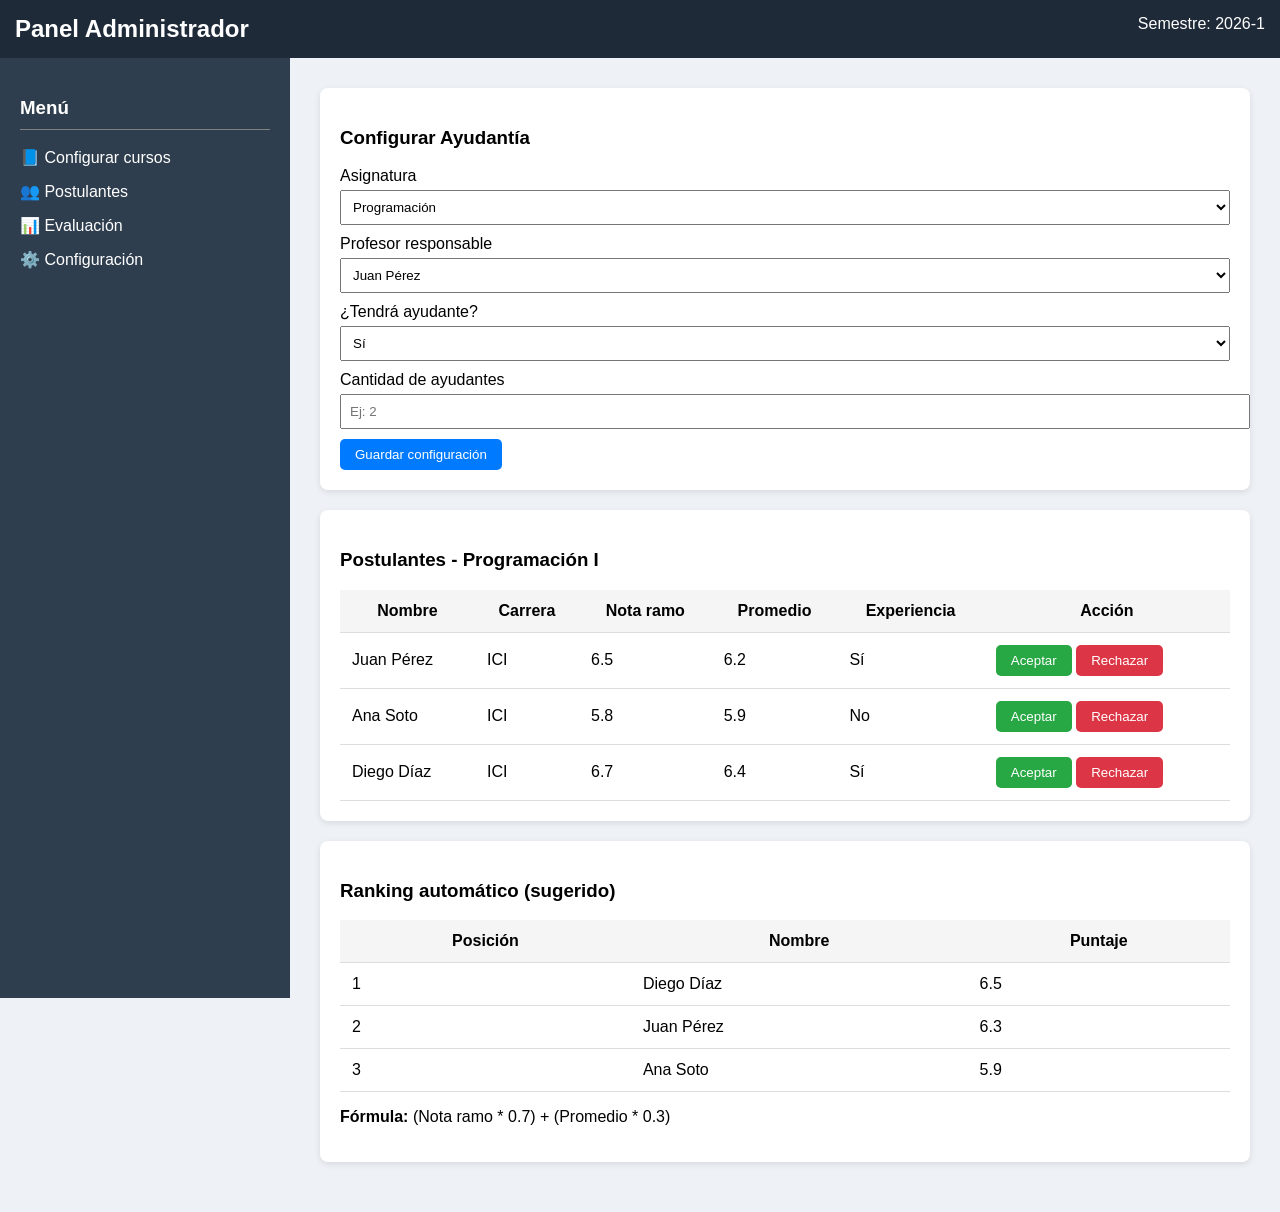
==== admin.html @ 3b9b359d "Create admin.html" ====
<!DOCTYPE html>
<html lang="es">
<head>
<meta charset="UTF-8">
<title>Panel Administrador - Ayudantías</title>

<style>

body{
    font-family: Arial;
    margin:0;
    background:#eef2f7;
}

/* NAVBAR */
.navbar{
    background:#1e2a38;
    color:white;
    padding:15px;
    display:flex;
    justify-content:space-between;
}

.navbar h2{
    margin:0;
}

/* LAYOUT */
.container{
    display:flex;
}

/* SIDEBAR */
.sidebar{
    width:250px;
    background:#2f3e4e;
    color:white;
    height:100vh;
    padding:20px;
}

.sidebar h3{
    border-bottom:1px solid gray;
    padding-bottom:10px;
}

.sidebar ul{
    list-style:none;
    padding:0;
}

.sidebar li{
    margin:15px 0;
    cursor:pointer;
}

/* MAIN */
.main{
    flex:1;
    padding:30px;
}

/* CARDS */
.card{
    background:white;
    padding:20px;
    border-radius:8px;
    margin-bottom:20px;
    box-shadow:0px 2px 6px rgba(0,0,0,0.1);
}

/* TABLE */
table{
    width:100%;
    border-collapse:collapse;
}

th, td{
    padding:12px;
    border-bottom:1px solid #ddd;
}

th{
    background:#f5f5f5;
}

/* BUTTONS */
.btn{
    padding:8px 15px;
    border:none;
    border-radius:5px;
    cursor:pointer;
}

.btn-green{
    background:#28a745;
    color:white;
}

.btn-red{
    background:#dc3545;
    color:white;
}

.btn-blue{
    background:#007bff;
    color:white;
}

/* FORM */
input, select{
    padding:8px;
    margin-top:5px;
    margin-bottom:10px;
    width:100%;
}

</style>

</head>

<body>

<!-- NAVBAR -->
<div class="navbar">
    <h2>Panel Administrador</h2>
    <div>Semestre: 2026-1</div>
</div>

<div class="container">

<!-- SIDEBAR -->
<div class="sidebar">
    <h3>Menú</h3>
    <ul>
        <li>📘 Configurar cursos</li>
        <li>👥 Postulantes</li>
        <li>📊 Evaluación</li>
        <li>⚙️ Configuración</li>
    </ul>
</div>

<!-- MAIN -->
<div class="main">

<!-- CONFIGURACIÓN CURSO -->
<div class="card">
<h3>Configurar Ayudantía</h3>

<label>Asignatura</label>
<select>
    <option>Programación </option>
    <option>Bases de Datos</option>
</select>

<label>Profesor responsable</label>
<select>
    <option>Juan Pérez</option>
    <option>María Soto</option>
</select>

<label>¿Tendrá ayudante?</label>
<select>
    <option>Sí</option>
    <option>No</option>
</select>

<label>Cantidad de ayudantes</label>
<input type="number" placeholder="Ej: 2">

<button class="btn btn-blue">Guardar configuración</button>
</div>

<!-- LISTA DE POSTULANTES -->
<div class="card">
<h3>Postulantes - Programación I</h3>

<table>
<tr>
<th>Nombre</th>
<th>Carrera</th>
<th>Nota ramo</th>
<th>Promedio</th>
<th>Experiencia</th>
<th>Acción</th>
</tr>

<tr>
<td>Juan Pérez</td>
<td>ICI</td>
<td>6.5</td>
<td>6.2</td>
<td>Sí</td>
<td>
<button class="btn btn-green">Aceptar</button>
<button class="btn btn-red">Rechazar</button>
</td>
</tr>

<tr>
<td>Ana Soto</td>
<td>ICI</td>
<td>5.8</td>
<td>5.9</td>
<td>No</td>
<td>
<button class="btn btn-green">Aceptar</button>
<button class="btn btn-red">Rechazar</button>
</td>
</tr>

<tr>
<td>Diego Díaz</td>
<td>ICI</td>
<td>6.7</td>
<td>6.4</td>
<td>Sí</td>
<td>
<button class="btn btn-green">Aceptar</button>
<button class="btn btn-red">Rechazar</button>
</td>
</tr>

</table>
</div>

<!-- EVALUACIÓN / RANKING -->
<div class="card">
<h3>Ranking automático (sugerido)</h3>

<table>
<tr>
<th>Posición</th>
<th>Nombre</th>
<th>Puntaje</th>
</tr>

<tr>
<td>1</td>
<td>Diego Díaz</td>
<td>6.5</td>
</tr>

<tr>
<td>2</td>
<td>Juan Pérez</td>
<td>6.3</td>
</tr>

<tr>
<td>3</td>
<td>Ana Soto</td>
<td>5.9</td>
</tr>

</table>

<p><b>Fórmula:</b> (Nota ramo * 0.7) + (Promedio * 0.3)</p>

</div>

</div>

</div>

</body>
</html>
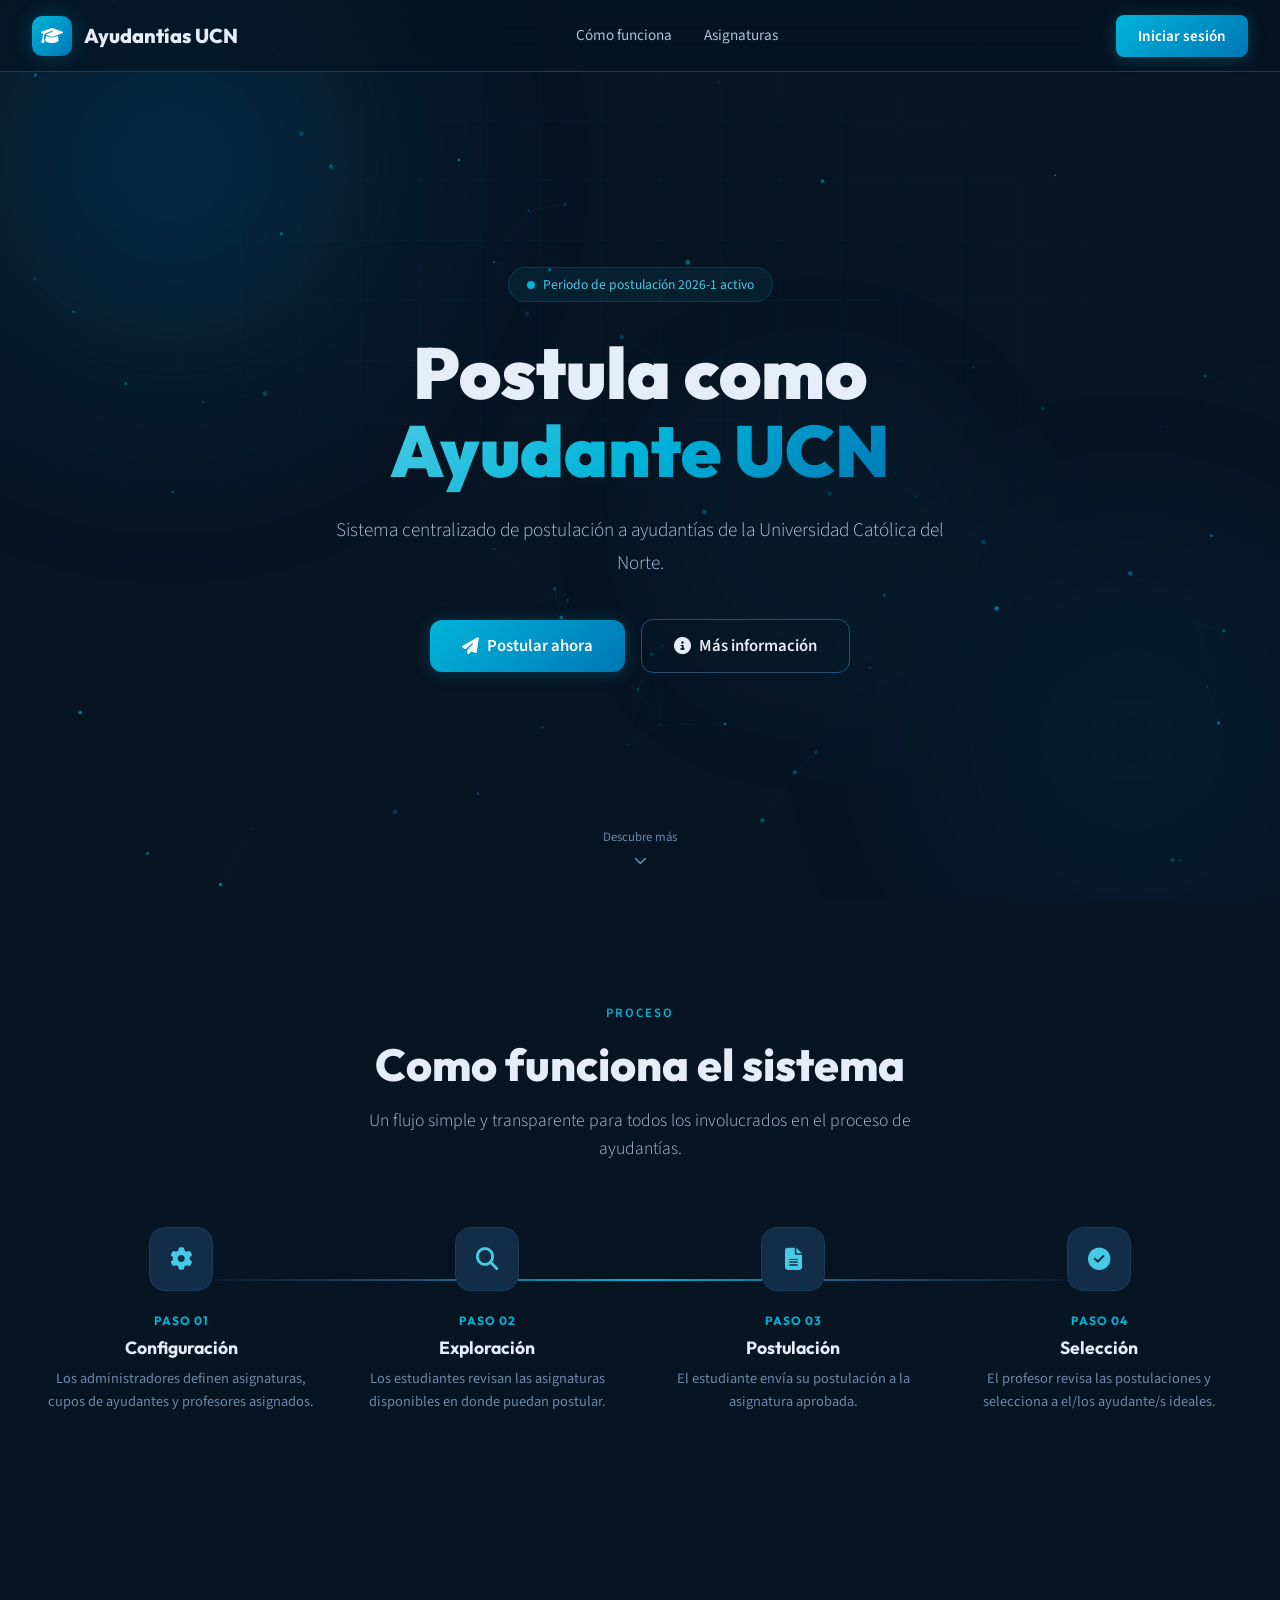
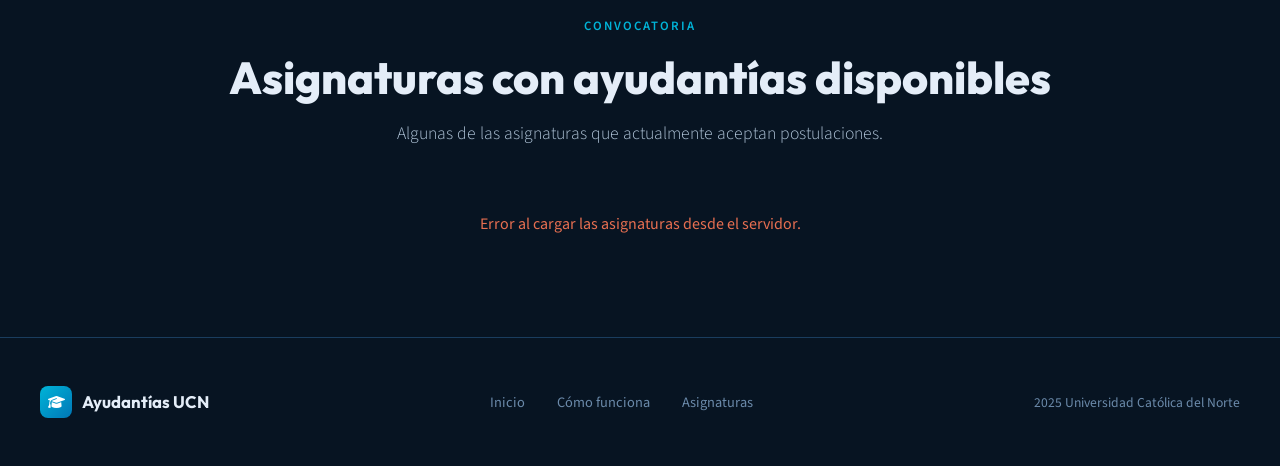
==== commit 201cead8: "se agrega login bien" ====
--- a/admin.html
+++ b/admin.html
@@ -1,267 +1,88 @@
 <!DOCTYPE html>
 <html lang="es">
 <head>
-<meta charset="UTF-8">
-<title>Panel Administrador - Ayudantías</title>
-
-<style>
-
-body{
-    font-family: Arial;
-    margin:0;
-    background:#eef2f7;
-}
-
-/* NAVBAR */
-.navbar{
-    background:#1e2a38;
-    color:white;
-    padding:15px;
-    display:flex;
-    justify-content:space-between;
-}
-
-.navbar h2{
-    margin:0;
-}
-
-/* LAYOUT */
-.container{
-    display:flex;
-}
-
-/* SIDEBAR */
-.sidebar{
-    width:250px;
-    background:#2f3e4e;
-    color:white;
-    height:100vh;
-    padding:20px;
-}
-
-.sidebar h3{
-    border-bottom:1px solid gray;
-    padding-bottom:10px;
-}
-
-.sidebar ul{
-    list-style:none;
-    padding:0;
-}
-
-.sidebar li{
-    margin:15px 0;
-    cursor:pointer;
-}
-
-/* MAIN */
-.main{
-    flex:1;
-    padding:30px;
-}
-
-/* CARDS */
-.card{
-    background:white;
-    padding:20px;
-    border-radius:8px;
-    margin-bottom:20px;
-    box-shadow:0px 2px 6px rgba(0,0,0,0.1);
-}
-
-/* TABLE */
-table{
-    width:100%;
-    border-collapse:collapse;
-}
-
-th, td{
-    padding:12px;
-    border-bottom:1px solid #ddd;
-}
-
-th{
-    background:#f5f5f5;
-}
-
-/* BUTTONS */
-.btn{
-    padding:8px 15px;
-    border:none;
-    border-radius:5px;
-    cursor:pointer;
-}
-
-.btn-green{
-    background:#28a745;
-    color:white;
-}
-
-.btn-red{
-    background:#dc3545;
-    color:white;
-}
-
-.btn-blue{
-    background:#007bff;
-    color:white;
-}
-
-/* FORM */
-input, select{
-    padding:8px;
-    margin-top:5px;
-    margin-bottom:10px;
-    width:100%;
-}
-
-</style>
-
+  <meta charset="UTF-8">
+  <meta name="viewport" content="width=device-width, initial-scale=1.0">
+  <title>Ayudantías UCN | Panel Administrador</title>
+  <link rel="stylesheet" href="css/styles.css">
+  <link href="https://fonts.googleapis.com/css2?family=Outfit:wght@200;400;600;800;900&family=Source+Sans+3:wght@300;400;600;700&display=swap" rel="stylesheet">
+  <link rel="stylesheet" href="https://cdnjs.cloudflare.com/ajax/libs/font-awesome/6.5.1/css/all.min.css">
 </head>
-
 <body>
 
-<!-- NAVBAR -->
-<div class="navbar">
-    <h2>Panel Administrador</h2>
-    <div>Semestre: 2026-1</div>
-</div>
+  <div id="app-admin" class="app-page" style="display:block;">
+    <header class="app-header">
+      <div class="app-header-left">
+        <div class="brand-icon-sm" style="background: linear-gradient(135deg, var(--warning), #d48a42);"><i class="fas fa-cogs"></i></div>
+        <span>Sistema de Ayudantías</span>
+        <span style="font-size:0.75rem; color:var(--warning); font-weight:700; margin-left:8px; opacity:0.8;">| Panel Administrador</span>
+      </div>
+      <div class="app-header-right">
+        <div class="app-user-pill">
+          <div class="app-avatar-sm" style="background: linear-gradient(135deg, var(--warning), #d48a42);" id="adminHeaderAvatar">AD</div>
+          <span id="adminHeaderName">Administrador</span>
+        </div>
+        <button class="btn btn-ghost" style="padding: 8px 16px;" onclick="Sesion.limpiar(); window.location.href='index.html';">
+          <i class="fas fa-sign-out-alt"></i> Salir
+        </button>
+      </div>
+    </header>
 
-<div class="container">
+    <div class="app-content" style="padding-top: 2rem;">
+      <div style="max-width: 960px; margin: 0 auto; padding: 0 1.5rem 4rem;">
 
-<!-- SIDEBAR -->
-<div class="sidebar">
-    <h3>Menú</h3>
-    <ul>
-        <li>📘 Configurar cursos</li>
-        <li>👥 Postulantes</li>
-        <li>📊 Evaluación</li>
-        <li>⚙️ Configuración</li>
-    </ul>
-</div>
+        <div style="margin-bottom: 2.5rem;">
+          <h2 style="font-size: 1.8rem;">Apertura de Ayudantías</h2>
+          <p style="color: var(--muted);">Configura qué asignaturas aceptarán postulaciones este semestre.</p>
+        </div>
 
-<!-- MAIN -->
-<div class="main">
+        <div class="panel-card" style="margin-bottom: 3rem;">
+          <h3 style="margin-bottom: 1.5rem; font-size: 1.2rem; border-bottom: 1px solid var(--border); padding-bottom: 10px;">Nueva Apertura</h3>
+          <form id="formApertura" style="display: grid; grid-template-columns: 1fr 1fr; gap: 20px;">
+            
+            <div class="form-group" style="grid-column: span 2;">
+              <label>Asignatura (Catálogo)</label>
+              <select id="selectRamo" class="form-input" required>
+                <option value="">Cargando asignaturas...</option>
+              </select>
+            </div>
 
-<!-- CONFIGURACIÓN CURSO -->
-<div class="card">
-<h3>Configurar Ayudantía</h3>
+            <div class="form-group">
+              <label>NRC Específico</label>
+              <input type="text" id="inputNrc" class="form-input" placeholder="Ej: 10404" required>
+            </div>
 
-<label>Asignatura</label>
-<select>
-    <option>Programación </option>
-    <option>Bases de Datos</option>
-</select>
+            <div class="form-group">
+              <label>Cantidad de Cupos</label>
+              <input type="number" id="inputCupos" class="form-input" min="1" value="1" required>
+            </div>
 
-<label>Profesor responsable</label>
-<select>
-    <option>Juan Pérez</option>
-    <option>María Soto</option>
-</select>
+            <div class="form-group" style="grid-column: span 2;">
+              <label>Profesor a Cargo</label>
+              <select id="selectProfesor" class="form-input" required>
+                <option value="">Cargando profesores...</option>
+              </select>
+            </div>
 
-<label>¿Tendrá ayudante?</label>
-<select>
-    <option>Sí</option>
-    <option>No</option>
-</select>
+            <div style="grid-column: span 2; text-align: right; margin-top: 10px;">
+              <button type="submit" class="btn btn-primary" style="background: linear-gradient(135deg, var(--warning), #d48a42); box-shadow: 0 4px 16px rgba(244,162,97,0.3);">
+                <i class="fas fa-plus"></i> Abrir Ayudantía
+              </button>
+            </div>
+          </form>
+        </div>
 
-<label>Cantidad de ayudantes</label>
-<input type="number" placeholder="Ej: 2">
+        <h3 style="margin-bottom: 1rem; font-size: 1.2rem;">Ayudantías Configuradas</h3>
+        <div id="adminAyudantiasGrid" style="display: grid; grid-template-columns: 1fr 1fr; gap: 20px;">
+          <p style="color:var(--muted);">Cargando panel...</p>
+        </div>
 
-<button class="btn btn-blue">Guardar configuración</button>
-</div>
+      </div>
+    </div>
+  </div>
 
-<!-- LISTA DE POSTULANTES -->
-<div class="card">
-<h3>Postulantes - Programación I</h3>
-
-<table>
-<tr>
-<th>Nombre</th>
-<th>Carrera</th>
-<th>Nota ramo</th>
-<th>Promedio</th>
-<th>Experiencia</th>
-<th>Acción</th>
-</tr>
-
-<tr>
-<td>Juan Pérez</td>
-<td>ICI</td>
-<td>6.5</td>
-<td>6.2</td>
-<td>Sí</td>
-<td>
-<button class="btn btn-green">Aceptar</button>
-<button class="btn btn-red">Rechazar</button>
-</td>
-</tr>
-
-<tr>
-<td>Ana Soto</td>
-<td>ICI</td>
-<td>5.8</td>
-<td>5.9</td>
-<td>No</td>
-<td>
-<button class="btn btn-green">Aceptar</button>
-<button class="btn btn-red">Rechazar</button>
-</td>
-</tr>
-
-<tr>
-<td>Diego Díaz</td>
-<td>ICI</td>
-<td>6.7</td>
-<td>6.4</td>
-<td>Sí</td>
-<td>
-<button class="btn btn-green">Aceptar</button>
-<button class="btn btn-red">Rechazar</button>
-</td>
-</tr>
-
-</table>
-</div>
-
-<!-- EVALUACIÓN / RANKING -->
-<div class="card">
-<h3>Ranking automático (sugerido)</h3>
-
-<table>
-<tr>
-<th>Posición</th>
-<th>Nombre</th>
-<th>Puntaje</th>
-</tr>
-
-<tr>
-<td>1</td>
-<td>Diego Díaz</td>
-<td>6.5</td>
-</tr>
-
-<tr>
-<td>2</td>
-<td>Juan Pérez</td>
-<td>6.3</td>
-</tr>
-
-<tr>
-<td>3</td>
-<td>Ana Soto</td>
-<td>5.9</td>
-</tr>
-
-</table>
-
-<p><b>Fórmula:</b> (Nota ramo * 0.7) + (Promedio * 0.3)</p>
-
-</div>
-
-</div>
-
-</div>
-
+  <div class="toast-container" id="toastContainer"></div>
+  <script src="js/common.js" defer></script>
+  <script src="js/admin.js" defer></script>
 </body>
 </html>
--- a/css/styles.css
+++ b/css/styles.css
@@ -0,0 +1,1283 @@
+/* ========================================
+       VARIABLES Y RESET
+    ======================================== */
+    :root {
+      --bg: #071422;
+      --bg-secondary: #0b1f33;
+      --bg-tertiary: #0f2942;
+      --card: #112d48;
+      --card-hover: #15365a;
+      --border: #1a3d5e;
+      --border-light: #245078;
+      --fg: #e4edf8;
+      --fg-secondary: #b0c4d8;
+      --muted: #6b8aaa;
+      --accent: #00b4d8;
+      --accent-light: #48cae4;
+      --accent-glow: rgba(0, 180, 216, 0.25);
+      --accent-deep: #0077b6;
+      --accent-subtle: rgba(0, 180, 216, 0.08);
+      --success: #2ec4b6;
+      --warning: #f4a261;
+      --danger: #e76f51;
+      --radius: 12px;
+      --radius-lg: 20px;
+      --radius-sm: 8px;
+      --shadow: 0 4px 24px rgba(0,0,0,0.3);
+      --shadow-lg: 0 8px 48px rgba(0,0,0,0.4);
+      --transition: 0.3s cubic-bezier(0.4, 0, 0.2, 1);
+    }
+
+    *, *::before, *::after {
+      margin: 0; padding: 0; box-sizing: border-box;
+    }
+
+    html {
+      scroll-behavior: smooth;
+      font-size: 16px;
+    }
+
+    body {
+      font-family: 'Source Sans 3', sans-serif;
+      background: var(--bg);
+      color: var(--fg);
+      line-height: 1.6;
+      overflow-x: hidden;
+    }
+
+    h1, h2, h3, h4, h5 {
+      font-family: 'Outfit', sans-serif;
+      line-height: 1.15;
+    }
+
+    a {
+      color: var(--accent-light);
+      text-decoration: none;
+      transition: var(--transition);
+    }
+
+    a:hover { color: var(--accent); }
+
+    /* ========================================
+       FONDO ANIMADO (partículas y gradientes)
+    ======================================== */
+    .bg-atmosphere {
+      position: fixed;
+      inset: 0;
+      z-index: 0;
+      pointer-events: none;
+      overflow: hidden;
+    }
+
+    .bg-atmosphere .orb {
+      position: absolute;
+      border-radius: 50%;
+      filter: blur(100px);
+      opacity: 0.35;
+      animation: orbFloat 20s ease-in-out infinite;
+    }
+
+    .bg-atmosphere .orb-1 {
+      width: 600px; height: 600px;
+      background: radial-gradient(circle, var(--accent-deep), transparent 70%);
+      top: -15%; left: -10%;
+      animation-delay: 0s;
+    }
+
+    .bg-atmosphere .orb-2 {
+      width: 500px; height: 500px;
+      background: radial-gradient(circle, rgba(0,119,182,0.5), transparent 70%);
+      bottom: -10%; right: -8%;
+      animation-delay: -7s;
+      animation-duration: 25s;
+    }
+
+    .bg-atmosphere .orb-3 {
+      width: 350px; height: 350px;
+      background: radial-gradient(circle, rgba(72,202,228,0.3), transparent 70%);
+      top: 40%; left: 50%;
+      animation-delay: -14s;
+      animation-duration: 22s;
+    }
+
+    @keyframes orbFloat {
+      0%, 100% { transform: translate(0, 0) scale(1); }
+      25% { transform: translate(40px, -30px) scale(1.05); }
+      50% { transform: translate(-20px, 40px) scale(0.95); }
+      75% { transform: translate(30px, 20px) scale(1.02); }
+    }
+
+    /* Grid sutil de fondo */
+    .bg-grid {
+      position: fixed;
+      inset: 0;
+      z-index: 0;
+      pointer-events: none;
+      background-image:
+        linear-gradient(rgba(0,180,216,0.03) 1px, transparent 1px),
+        linear-gradient(90deg, rgba(0,180,216,0.03) 1px, transparent 1px);
+      background-size: 60px 60px;
+      mask-image: radial-gradient(ellipse 80% 60% at 50% 30%, black 20%, transparent 70%);
+    }
+
+    /* Canvas de partículas */
+    #particleCanvas {
+      position: fixed;
+      inset: 0;
+      z-index: 0;
+      pointer-events: none;
+    }
+
+    /* ========================================
+       CONTENIDO PRINCIPAL
+    ======================================== */
+    .content-wrapper {
+      position: relative;
+      z-index: 1;
+    }
+
+    /* ========================================
+       NAVBAR
+    ======================================== */
+    .navbar {
+      position: fixed;
+      top: 0; left: 0; right: 0;
+      z-index: 100;
+      padding: 0 2rem;
+      height: 72px;
+      display: flex;
+      align-items: center;
+      justify-content: space-between;
+      background: rgba(7, 20, 34, 0.7);
+      backdrop-filter: blur(20px);
+      border-bottom: 1px solid var(--border);
+      transition: var(--transition);
+    }
+
+    .navbar.scrolled {
+      background: rgba(7, 20, 34, 0.92);
+      box-shadow: 0 2px 20px rgba(0,0,0,0.3);
+    }
+
+    .nav-brand {
+      display: flex;
+      align-items: center;
+      gap: 12px;
+      font-family: 'Outfit', sans-serif;
+      font-weight: 800;
+      font-size: 1.25rem;
+      color: var(--fg);
+    }
+
+    .nav-brand .brand-icon {
+      width: 40px; height: 40px;
+      background: linear-gradient(135deg, var(--accent), var(--accent-deep));
+      border-radius: 10px;
+      display: flex;
+      align-items: center;
+      justify-content: center;
+      font-size: 1.1rem;
+      color: white;
+      box-shadow: 0 0 20px var(--accent-glow);
+    }
+
+    .nav-links {
+      display: flex;
+      align-items: center;
+      gap: 2rem;
+      list-style: none;
+    }
+
+    .nav-links a {
+      color: var(--fg-secondary);
+      font-weight: 400;
+      font-size: 0.95rem;
+      position: relative;
+      padding: 4px 0;
+    }
+
+    .nav-links a::after {
+      content: '';
+      position: absolute;
+      bottom: -2px; left: 0;
+      width: 0; height: 2px;
+      background: var(--accent);
+      transition: var(--transition);
+      border-radius: 2px;
+    }
+
+    .nav-links a:hover { color: var(--fg); }
+    .nav-links a:hover::after { width: 100%; }
+
+    .nav-actions {
+      display: flex;
+      align-items: center;
+      gap: 12px;
+    }
+
+    .btn {
+      display: inline-flex;
+      align-items: center;
+      gap: 8px;
+      padding: 10px 22px;
+      border-radius: var(--radius-sm);
+      font-family: 'Source Sans 3', sans-serif;
+      font-weight: 600;
+      font-size: 0.95rem;
+      border: none;
+      cursor: pointer;
+      transition: var(--transition);
+      white-space: nowrap;
+    }
+
+    .btn-ghost {
+      background: transparent;
+      color: var(--fg-secondary);
+      border: 1px solid var(--border);
+    }
+
+    .btn-ghost:hover {
+      background: var(--accent-subtle);
+      color: var(--fg);
+      border-color: var(--border-light);
+    }
+
+    .btn-primary {
+      background: linear-gradient(135deg, var(--accent), var(--accent-deep));
+      color: white;
+      box-shadow: 0 2px 16px var(--accent-glow);
+    }
+
+    .btn-primary:hover {
+      transform: translateY(-1px);
+      box-shadow: 0 4px 24px rgba(0,180,216,0.4);
+    }
+
+    .btn-primary:active { transform: translateY(0); }
+
+    .btn-large {
+      padding: 14px 32px;
+      font-size: 1.05rem;
+      border-radius: var(--radius);
+    }
+
+    .btn-outline-light {
+      background: transparent;
+      color: var(--fg);
+      border: 1.5px solid var(--border-light);
+    }
+
+    .btn-outline-light:hover {
+      background: rgba(255,255,255,0.05);
+      border-color: var(--accent);
+    }
+
+    /* Mobile toggle */
+    .nav-toggle {
+      display: none;
+      background: none;
+      border: none;
+      color: var(--fg);
+      font-size: 1.4rem;
+      cursor: pointer;
+    }
+
+    /* ========================================
+       HERO
+    ======================================== */
+    .hero {
+      min-height: 100vh;
+      display: flex;
+      align-items: center;
+      justify-content: center;
+      padding: 120px 2rem 80px;
+      position: relative;
+    }
+
+    .hero-inner {
+      max-width: 900px;
+      text-align: center;
+    }
+
+    .hero-badge {
+      display: inline-flex;
+      align-items: center;
+      gap: 8px;
+      padding: 6px 18px;
+      background: var(--accent-subtle);
+      border: 1px solid rgba(0,180,216,0.2);
+      border-radius: 50px;
+      font-size: 0.85rem;
+      color: var(--accent-light);
+      margin-bottom: 2rem;
+      animation: fadeSlideUp 0.8s ease-out;
+    }
+
+    .hero-badge .pulse-dot {
+      width: 8px; height: 8px;
+      background: var(--accent);
+      border-radius: 50%;
+      animation: pulse 2s ease-in-out infinite;
+    }
+
+    @keyframes pulse {
+      0%, 100% { opacity: 1; transform: scale(1); }
+      50% { opacity: 0.5; transform: scale(0.8); }
+    }
+
+    .hero h1 {
+      font-size: clamp(2.8rem, 6vw, 4.5rem);
+      font-weight: 900;
+      line-height: 1.08;
+      margin-bottom: 1.5rem;
+      animation: fadeSlideUp 0.8s ease-out 0.15s both;
+    }
+
+    .hero h1 .gradient-text {
+      background: linear-gradient(135deg, var(--accent-light), var(--accent), var(--accent-deep));
+      -webkit-background-clip: text;
+      -webkit-text-fill-color: transparent;
+      background-clip: text;
+    }
+
+    .hero-desc {
+      font-size: 1.2rem;
+      color: var(--fg-secondary);
+      max-width: 640px;
+      margin: 0 auto 2.5rem;
+      font-weight: 300;
+      line-height: 1.7;
+      animation: fadeSlideUp 0.8s ease-out 0.3s both;
+    }
+
+    .hero-actions {
+      display: flex;
+      align-items: center;
+      justify-content: center;
+      gap: 16px;
+      flex-wrap: wrap;
+      animation: fadeSlideUp 0.8s ease-out 0.45s both;
+    }
+
+    .hero-stats {
+      display: flex;
+      align-items: center;
+      justify-content: center;
+      gap: 3rem;
+      margin-top: 4rem;
+      animation: fadeSlideUp 0.8s ease-out 0.6s both;
+    }
+
+    .hero-stat {
+      text-align: center;
+    }
+
+    .hero-stat .stat-number {
+      font-family: 'Outfit', sans-serif;
+      font-size: 2rem;
+      font-weight: 800;
+      color: var(--accent-light);
+    }
+
+    .hero-stat .stat-label {
+      font-size: 0.85rem;
+      color: var(--muted);
+      margin-top: 2px;
+    }
+
+    .hero-scroll-hint {
+      position: absolute;
+      bottom: 2rem;
+      left: 50%;
+      transform: translateX(-50%);
+      display: flex;
+      flex-direction: column;
+      align-items: center;
+      gap: 8px;
+      color: var(--muted);
+      font-size: 0.8rem;
+      animation: bounce 2s ease-in-out infinite;
+    }
+
+    @keyframes bounce {
+      0%, 100% { transform: translateX(-50%) translateY(0); }
+      50% { transform: translateX(-50%) translateY(8px); }
+    }
+
+    @keyframes fadeSlideUp {
+      from { opacity: 0; transform: translateY(24px); }
+      to { opacity: 1; transform: translateY(0); }
+    }
+
+    /* ========================================
+       SECCIONES GENERALES
+    ======================================== */
+    section {
+      padding: 100px 2rem;
+    }
+
+    .section-container {
+      max-width: 1200px;
+      margin: 0 auto;
+    }
+
+    .section-header {
+      text-align: center;
+      margin-bottom: 4rem;
+    }
+
+    .section-tag {
+      display: inline-block;
+      font-size: 0.8rem;
+      font-weight: 600;
+      text-transform: uppercase;
+      letter-spacing: 2px;
+      color: var(--accent);
+      margin-bottom: 1rem;
+    }
+
+    .section-header h2 {
+      font-size: clamp(2rem, 4vw, 2.8rem);
+      font-weight: 800;
+      margin-bottom: 1rem;
+    }
+
+    .section-header p {
+      font-size: 1.1rem;
+      color: var(--fg-secondary);
+      max-width: 560px;
+      margin: 0 auto;
+      font-weight: 300;
+    }
+
+    /* ========================================
+       CÓMO FUNCIONA (pasos)
+    ======================================== */
+    .steps-grid {
+      display: grid;
+      grid-template-columns: repeat(4, 1fr);
+      gap: 24px;
+      position: relative;
+    }
+
+    /* Línea conectora */
+    .steps-grid::before {
+      content: '';
+      position: absolute;
+      top: 52px;
+      left: 12.5%;
+      right: 12.5%;
+      height: 2px;
+      background: linear-gradient(90deg, transparent, var(--border-light), var(--accent), var(--border-light), transparent);
+      z-index: 0;
+    }
+
+    .step-card {
+      text-align: center;
+      position: relative;
+      z-index: 1;
+    }
+
+    .step-icon {
+      width: 64px; height: 64px;
+      margin: 0 auto 1.25rem;
+      border-radius: 16px;
+      background: var(--card);
+      border: 1px solid var(--border);
+      display: flex;
+      align-items: center;
+      justify-content: center;
+      font-size: 1.4rem;
+      color: var(--accent-light);
+      transition: var(--transition);
+    }
+
+    .step-card:hover .step-icon {
+      background: #16385a; /* sólido, ligeramente más claro que --card, en vez del --accent-subtle transparente que dejaba ver la línea conectora de fondo */
+      border-color: var(--accent);
+      box-shadow: 0 0 30px var(--accent-glow);
+      transform: translateY(-4px);
+    }
+
+    .step-number {
+      font-family: 'Outfit', sans-serif;
+      font-size: 0.75rem;
+      font-weight: 700;
+      color: var(--accent);
+      margin-bottom: 0.5rem;
+      letter-spacing: 1px;
+    }
+
+    .step-card h3 {
+      font-size: 1.1rem;
+      font-weight: 700;
+      margin-bottom: 0.5rem;
+    }
+
+    .step-card p {
+      font-size: 0.9rem;
+      color: var(--muted);
+      line-height: 1.6;
+    }
+
+    /* ========================================
+       ROLES (tarjetas)
+    ======================================== */
+    .roles-section {
+      background: var(--bg-secondary);
+    }
+
+    .roles-grid {
+      display: grid;
+      grid-template-columns: repeat(3, 1fr);
+      gap: 28px;
+    }
+
+    .role-card {
+      background: var(--bg);
+      border: 1px solid var(--border);
+      border-radius: var(--radius-lg);
+      padding: 2.5rem 2rem;
+      transition: var(--transition);
+      position: relative;
+      overflow: hidden;
+    }
+
+    .role-card::before {
+      content: '';
+      position: absolute;
+      top: 0; left: 0; right: 0;
+      height: 3px;
+      background: linear-gradient(90deg, var(--accent), var(--accent-deep));
+      opacity: 0;
+      transition: var(--transition);
+    }
+
+    .role-card:hover {
+      border-color: var(--border-light);
+      transform: translateY(-4px);
+      box-shadow: var(--shadow-lg);
+    }
+
+    .role-card:hover::before { opacity: 1; }
+
+    .role-icon-wrap {
+      width: 56px; height: 56px;
+      border-radius: 14px;
+      display: flex;
+      align-items: center;
+      justify-content: center;
+      font-size: 1.3rem;
+      margin-bottom: 1.5rem;
+    }
+
+    .role-card.estudiante .role-icon-wrap {
+      background: rgba(46,196,182,0.12);
+      color: var(--success);
+    }
+
+    .role-card.profesor .role-icon-wrap {
+      background: rgba(0,180,216,0.12);
+      color: var(--accent-light);
+    }
+
+    .role-card.admin .role-icon-wrap {
+      background: rgba(244,162,97,0.12);
+      color: var(--warning);
+    }
+
+    .role-card h3 {
+      font-size: 1.3rem;
+      font-weight: 700;
+      margin-bottom: 0.75rem;
+    }
+
+    .role-card .role-desc {
+      font-size: 0.95rem;
+      color: var(--fg-secondary);
+      margin-bottom: 1.5rem;
+      line-height: 1.65;
+    }
+
+    .role-features {
+      list-style: none;
+      display: flex;
+      flex-direction: column;
+      gap: 10px;
+    }
+
+    .role-features li {
+      display: flex;
+      align-items: flex-start;
+      gap: 10px;
+      font-size: 0.9rem;
+      color: var(--fg-secondary);
+    }
+
+    .role-features li i {
+      margin-top: 3px;
+      font-size: 0.75rem;
+    }
+
+    .role-card.estudiante .role-features li i { color: var(--success); }
+    .role-card.profesor .role-features li i { color: var(--accent-light); }
+    .role-card.admin .role-features li i { color: var(--warning); }
+
+    /* ========================================
+       ASIGNATURAS DESTACADAS
+    ======================================== */
+    .courses-grid {
+      display: grid;
+      grid-template-columns: repeat(auto-fill, minmax(280px, 1fr));
+      gap: 20px;
+    }
+
+    .course-card {
+      background: var(--card);
+      border: 1px solid var(--border);
+      border-radius: var(--radius);
+      padding: 1.5rem;
+      transition: var(--transition);
+      cursor: pointer;
+    }
+
+    .course-card:hover {
+      border-color: var(--border-light);
+      background: var(--card-hover);
+      transform: translateY(-2px);
+      box-shadow: var(--shadow);
+    }
+
+    .course-header {
+      display: flex;
+      align-items: flex-start;
+      justify-content: space-between;
+      margin-bottom: 1rem;
+    }
+
+    .course-code {
+      font-family: 'Outfit', sans-serif;
+      font-size: 0.8rem;
+      font-weight: 700;
+      color: var(--accent);
+      background: var(--accent-subtle);
+      padding: 3px 10px;
+      border-radius: 6px;
+    }
+
+    .course-slots {
+      font-size: 0.8rem;
+      color: var(--muted);
+    }
+
+    .course-card h3 {
+      font-size: 1.05rem;
+      font-weight: 700;
+      margin-bottom: 0.4rem;
+    }
+
+    .course-card .course-prof {
+      font-size: 0.85rem;
+      color: var(--muted);
+      margin-bottom: 1rem;
+    }
+
+    .course-card .course-prof i { margin-right: 4px; }
+
+    .course-footer {
+      display: flex;
+      align-items: center;
+      justify-content: space-between;
+      padding-top: 1rem;
+      border-top: 1px solid var(--border);
+    }
+
+    .course-dept {
+      font-size: 0.8rem;
+      color: var(--fg-secondary);
+      background: rgba(255,255,255,0.04);
+      padding: 3px 10px;
+      border-radius: 6px;
+    }
+
+    .course-applicants {
+      font-size: 0.85rem;
+      color: var(--accent-light);
+      display: flex;
+      align-items: center;
+      gap: 6px;
+    }
+
+    /* ========================================
+       CTA FINAL
+    ======================================== */
+    .cta-section {
+      padding: 100px 2rem;
+    }
+
+    .cta-box {
+      max-width: 800px;
+      margin: 0 auto;
+      text-align: center;
+      background: linear-gradient(135deg, var(--bg-tertiary), var(--card));
+      border: 1px solid var(--border-light);
+      border-radius: var(--radius-lg);
+      padding: 4rem 3rem;
+      position: relative;
+      overflow: hidden;
+    }
+
+    .cta-box::before {
+      content: '';
+      position: absolute;
+      top: -50%; left: -50%;
+      width: 200%; height: 200%;
+      background: radial-gradient(circle at 50% 0%, var(--accent-glow), transparent 50%);
+      opacity: 0.3;
+    }
+
+    .cta-box > * { position: relative; z-index: 1; }
+
+    .cta-box h2 {
+      font-size: 2.2rem;
+      font-weight: 800;
+      margin-bottom: 1rem;
+    }
+
+    .cta-box p {
+      font-size: 1.1rem;
+      color: var(--fg-secondary);
+      margin-bottom: 2rem;
+      font-weight: 300;
+    }
+
+    .cta-actions {
+      display: flex;
+      justify-content: center;
+      gap: 16px;
+      flex-wrap: wrap;
+    }
+
+    /* ========================================
+       FOOTER
+    ======================================== */
+    .footer {
+      border-top: 1px solid var(--border);
+      padding: 3rem 2rem;
+    }
+
+    .footer-inner {
+      max-width: 1200px;
+      margin: 0 auto;
+      display: flex;
+      align-items: center;
+      justify-content: space-between;
+      flex-wrap: wrap;
+      gap: 1rem;
+    }
+
+    .footer-brand {
+      display: flex;
+      align-items: center;
+      gap: 10px;
+      font-family: 'Outfit', sans-serif;
+      font-weight: 700;
+      font-size: 1.05rem;
+    }
+
+    .footer-brand .brand-icon {
+      width: 32px; height: 32px;
+      background: linear-gradient(135deg, var(--accent), var(--accent-deep));
+      border-radius: 8px;
+      display: flex;
+      align-items: center;
+      justify-content: center;
+      font-size: 0.85rem;
+      color: white;
+    }
+
+    .footer-links {
+      display: flex;
+      gap: 2rem;
+      list-style: none;
+    }
+
+    .footer-links a {
+      color: var(--muted);
+      font-size: 0.9rem;
+    }
+
+    .footer-links a:hover { color: var(--fg); }
+
+    .footer-copy {
+      font-size: 0.85rem;
+      color: var(--muted);
+    }
+
+    /* ========================================
+       MODAL LOGIN
+    ======================================== */
+    .modal-overlay {
+      position: fixed;
+      inset: 0;
+      z-index: 200;
+      background: rgba(0,0,0,0.6);
+      backdrop-filter: blur(8px);
+      display: flex;
+      align-items: center;
+      justify-content: center;
+      padding: 2rem;
+      opacity: 0;
+      visibility: hidden;
+      transition: var(--transition);
+    }
+
+    .modal-overlay.active {
+      opacity: 1;
+      visibility: visible;
+    }
+
+    .modal {
+      background: var(--bg-secondary);
+      border: 1px solid var(--border);
+      border-radius: var(--radius-lg);
+      width: 100%;
+      max-width: 440px;
+      box-shadow: var(--shadow-lg);
+      transform: translateY(20px) scale(0.97);
+      transition: var(--transition);
+    }
+
+    .modal-overlay.active .modal {
+      transform: translateY(0) scale(1);
+    }
+
+    .modal-header {
+      display: flex;
+      align-items: center;
+      justify-content: space-between;
+      padding: 1.5rem 2rem 0;
+    }
+
+    .modal-header h3 {
+      font-size: 1.3rem;
+      font-weight: 800;
+    }
+
+    .modal-close {
+      background: none;
+      border: none;
+      color: var(--muted);
+      font-size: 1.2rem;
+      cursor: pointer;
+      width: 36px; height: 36px;
+      border-radius: 8px;
+      display: flex;
+      align-items: center;
+      justify-content: center;
+      transition: var(--transition);
+    }
+
+    .modal-close:hover {
+      background: rgba(255,255,255,0.05);
+      color: var(--fg);
+    }
+
+    .modal-body {
+      padding: 1.5rem 2rem 2rem;
+    }
+
+    /* Role selector en modal */
+    .role-selector {
+      display: grid;
+      grid-template-columns: repeat(3, 1fr);
+      gap: 10px;
+      margin-bottom: 1.5rem;
+    }
+
+    .role-option {
+      padding: 12px 8px;
+      border-radius: var(--radius-sm);
+      border: 1px solid var(--border);
+      background: transparent;
+      color: var(--fg-secondary);
+      font-family: 'Source Sans 3', sans-serif;
+      font-size: 0.85rem;
+      font-weight: 600;
+      cursor: pointer;
+      transition: var(--transition);
+      text-align: center;
+      display: flex;
+      flex-direction: column;
+      align-items: center;
+      gap: 6px;
+    }
+
+    .role-option i { font-size: 1.1rem; }
+
+    .role-option:hover {
+      border-color: var(--border-light);
+      background: var(--accent-subtle);
+    }
+
+    .role-option.selected {
+      border-color: var(--accent);
+      background: var(--accent-subtle);
+      color: var(--accent-light);
+    }
+
+    /* Form inputs */
+    .form-group {
+      margin-bottom: 1rem;
+    }
+
+    .form-group label {
+      display: block;
+      font-size: 0.85rem;
+      font-weight: 600;
+      color: var(--fg-secondary);
+      margin-bottom: 6px;
+    }
+
+    .form-input {
+      width: 100%;
+      padding: 11px 14px;
+      background: var(--bg);
+      border: 1px solid var(--border);
+      border-radius: var(--radius-sm);
+      color: var(--fg);
+      font-family: 'Source Sans 3', sans-serif;
+      font-size: 0.95rem;
+      transition: var(--transition);
+      outline: none;
+    }
+
+    .form-input:focus {
+      border-color: var(--accent);
+      box-shadow: 0 0 0 3px var(--accent-glow);
+    }
+
+    .form-input::placeholder {
+      color: var(--muted);
+    }
+
+    .form-footer {
+      margin-top: 1.5rem;
+    }
+
+    .form-footer .btn {
+      width: 100%;
+      justify-content: center;
+    }
+
+    .form-switch {
+      text-align: center;
+      margin-top: 1rem;
+      font-size: 0.9rem;
+      color: var(--muted);
+    }
+
+    .form-switch a {
+      color: var(--accent-light);
+      font-weight: 600;
+    }
+
+    /* ========================================
+       TOAST NOTIFICATION
+    ======================================== */
+    .toast-container {
+      position: fixed;
+      top: 84px;
+      right: 1.5rem;
+      z-index: 300;
+      display: flex;
+      flex-direction: column;
+      gap: 10px;
+    }
+
+    .toast {
+      padding: 14px 20px;
+      background: var(--card);
+      border: 1px solid var(--border);
+      border-radius: var(--radius-sm);
+      color: var(--fg);
+      font-size: 0.9rem;
+      box-shadow: var(--shadow);
+      display: flex;
+      align-items: center;
+      gap: 10px;
+      animation: toastIn 0.4s ease-out;
+      min-width: 280px;
+    }
+
+    .toast.toast-out {
+      animation: toastOut 0.3s ease-in forwards;
+    }
+
+    .toast i { font-size: 1.1rem; }
+    .toast.success i { color: var(--success); }
+    .toast.error i { color: var(--danger); }
+    .toast.info i { color: var(--accent-light); }
+
+    @keyframes toastIn {
+      from { opacity: 0; transform: translateX(40px); }
+      to { opacity: 1; transform: translateX(0); }
+    }
+
+    @keyframes toastOut {
+      from { opacity: 1; transform: translateX(0); }
+      to { opacity: 0; transform: translateX(40px); }
+    }
+
+    /* ========================================
+       SCROLL REVEAL
+    ======================================== */
+    .reveal {
+      opacity: 0;
+      transform: translateY(30px);
+      transition: opacity 0.7s ease-out, transform 0.7s ease-out;
+    }
+
+    .reveal.visible {
+      opacity: 1;
+      transform: translateY(0);
+    }
+
+    /* ========================================
+       RESPONSIVE
+    ======================================== */
+    @media (max-width: 1024px) {
+      .steps-grid {
+        grid-template-columns: repeat(2, 1fr);
+        gap: 2rem;
+      }
+      .steps-grid::before { display: none; }
+      .roles-grid { grid-template-columns: 1fr; max-width: 500px; margin: 0 auto; }
+    }
+
+    @media (max-width: 768px) {
+      .navbar { padding: 0 1rem; }
+      .nav-links { display: none; }
+      .nav-toggle { display: block; }
+
+      .nav-links.mobile-open {
+        display: flex;
+        flex-direction: column;
+        position: absolute;
+        top: 72px; left: 0; right: 0;
+        background: rgba(7,20,34,0.97);
+        backdrop-filter: blur(20px);
+        padding: 1.5rem;
+        gap: 1rem;
+        border-bottom: 1px solid var(--border);
+      }
+
+      .hero-stats {
+        flex-direction: column;
+        gap: 1.5rem;
+      }
+
+      .steps-grid { grid-template-columns: 1fr; max-width: 360px; margin: 0 auto; }
+      .courses-grid { grid-template-columns: 1fr; }
+
+      .cta-box { padding: 2.5rem 1.5rem; }
+
+      .footer-inner {
+        flex-direction: column;
+        text-align: center;
+      }
+
+      .footer-links { flex-wrap: wrap; justify-content: center; gap: 1rem; }
+    }
+
+    @media (max-width: 480px) {
+      .hero-actions { flex-direction: column; width: 100%; }
+      .hero-actions .btn { width: 100%; justify-content: center; }
+      .role-selector { grid-template-columns: 1fr; }
+    }
+
+    /* Accesibilidad: movimiento reducido */
+    @media (prefers-reduced-motion: reduce) {
+      *, *::before, *::after {
+        animation-duration: 0.01ms !important;
+        transition-duration: 0.01ms !important;
+      }
+    }
+    /* ========================================
+     APP ESTUDIANTE (Navegación por Tabs)
+    ======================================== */
+    .app-page {
+      min-height: 100vh;
+      background: var(--bg);
+      display: none; /* Oculto por defecto */
+    }
+
+    .app-header {
+      background: var(--bg-secondary);
+      border-bottom: 1px solid var(--border);
+      padding: 1rem 2rem;
+      display: flex;
+      align-items: center;
+      justify-content: space-between;
+      position: sticky;
+      top: 0;
+      z-index: 50;
+      backdrop-filter: blur(10px);
+    }
+
+    .app-header-left {
+      display: flex; align-items: center; gap: 15px;
+    }
+    .app-header-left .brand-icon-sm {
+      width: 32px; height: 32px; background: linear-gradient(135deg, var(--accent), var(--accent-deep));
+      border-radius: 8px; display: flex; align-items: center; justify-content: center;
+      font-size: 0.85rem; color: white;
+    }
+    .app-header-left span { font-family: 'Outfit', sans-serif; font-weight: 700; font-size: 1rem; }
+
+    .app-header-right { display: flex; align-items: center; gap: 20px; }
+    .app-user-pill {
+      display: flex; align-items: center; gap: 10px;
+      background: var(--card); padding: 6px 16px 6px 6px; border-radius: 50px;
+      border: 1px solid var(--border);
+    }
+    .app-avatar-sm {
+      width: 32px; height: 32px; border-radius: 50%;
+      background: linear-gradient(135deg, var(--accent), var(--accent-deep));
+      display: flex; align-items: center; justify-content: center;
+      color: white; font-weight: 800; font-size: 0.75rem;
+    }
+    .app-user-pill span { font-size: 0.9rem; font-weight: 600; color: var(--fg-secondary); }
+
+    /* Tabs de navegación */
+    .app-tabs-container {
+      background: var(--bg-tertiary);
+      border-bottom: 1px solid var(--border);
+      padding: 0 2rem;
+      overflow-x: auto;
+    }
+    .app-tabs {
+      display: flex; gap: 0; max-width: 800px; margin: 0 auto;
+    }
+    .app-tab {
+      padding: 16px 24px;
+      font-size: 0.95rem;
+      font-weight: 600;
+      color: var(--muted);
+      border-bottom: 3px solid transparent;
+      cursor: pointer;
+      transition: var(--transition);
+      white-space: nowrap;
+      background: none; border-top: none; border-left: none; border-right: none;
+      font-family: 'Source Sans 3', sans-serif;
+    }
+    .app-tab:hover { color: var(--fg-secondary); }
+    .app-tab.active {
+      color: var(--accent-light);
+      border-bottom-color: var(--accent);
+    }
+
+    /* Contenido de la página */
+    .app-content {
+      max-width: 1100px;
+      margin: 0 auto;
+      padding: 2rem;
+    }
+    .app-page-title { margin-bottom: 2rem; }
+    .app-page-title h1 { font-size: 1.8rem; font-weight: 800; margin-bottom: 0.5rem; }
+    .app-page-title p { color: var(--muted); }
+
+    .view-section { display: none; }
+    .view-section.active { display: block; animation: fadeSlideUp 0.4s ease-out; }
+
+    /* Grid de Asignaturas */
+    .available-courses-grid {
+      display: grid; grid-template-columns: repeat(auto-fill, minmax(300px, 1fr)); gap: 20px;
+    }
+    .dash-course-card {
+      background: var(--card); border: 1px solid var(--border);
+      border-radius: var(--radius); padding: 1.5rem; transition: var(--transition);
+      display: flex; flex-direction: column; justify-content: space-between;
+    }
+    .dash-course-card .card-top { display: flex; justify-content: space-between; align-items: flex-start; margin-bottom: 1rem; }
+    .dash-course-card h3 { font-size: 1.1rem; font-weight: 700; }
+    .dash-course-card .meta { font-size: 0.85rem; color: var(--muted); display: flex; align-items: center; gap: 6px; margin-bottom: 0.5rem; }
+    
+    .btn-postular {
+      margin-top: 1.5rem; width: 100%; justify-content: center;
+      padding: 10px; border-radius: var(--radius-sm);
+      background: var(--accent-subtle); color: var(--accent-light);
+      border: 1px solid rgba(0,180,216,0.2); font-weight: 700; cursor: pointer;
+      transition: var(--transition); font-family: 'Source Sans 3', sans-serif; font-size: 0.9rem;
+    }
+    .btn-postular:hover { background: var(--accent); color: white; border-color: var(--accent); }
+    .btn-postular.applied {
+      background: rgba(46,196,182,0.1); color: var(--success); border-color: rgba(46,196,182,0.3); cursor: default;
+    }
+
+    /* Tabla */
+    .table-wrapper {
+      background: var(--card); border: 1px solid var(--border); border-radius: var(--radius);
+      overflow-x: auto;
+    }
+    .data-table { width: 100%; border-collapse: collapse; min-width: 500px; }
+    .data-table th {
+      text-align: left; padding: 1rem 1.5rem; font-size: 0.8rem;
+      text-transform: uppercase; letter-spacing: 1px; color: var(--muted);
+      background: var(--bg-secondary); border-bottom: 1px solid var(--border);
+    }
+    .data-table td { padding: 1rem 1.5rem; border-bottom: 1px solid var(--border); font-size: 0.95rem; }
+    .data-table tr:last-child td { border-bottom: none; }
+    .data-table tr:hover td { background: rgba(255,255,255,0.02); }
+
+    .status-badge {
+      padding: 4px 12px; border-radius: 50px; font-size: 0.8rem; font-weight: 700;
+      display: inline-flex; align-items: center; gap: 6px;
+    }
+    .status-badge.revision { background: rgba(244,162,97,0.15); color: var(--warning); }
+    .status-badge.aceptado { background: rgba(46,196,182,0.15); color: var(--success); }
+    .status-badge.rechazado { background: rgba(231,111,81,0.15); color: var(--danger); }
+
+
+     .modal-oculto {
+  position: fixed;
+  top: 0; left: 0; width: 100%; height: 100%;
+  background: rgba(0,0,0,0.7);
+  backdrop-filter: blur(5px); /* Un toque moderno */
+  display: flex;
+  justify-content: center;
+  align-items: center;
+  z-index: 9999; /* ESTO ES CLAVE */
+}
+.modal-contenido {
+  background: white;
+  padding: 20px;
+  border-radius: 8px;
+  width: 90%;
+  max-width: 400px;
+}
+.cerrar-btn {
+  float: right;
+  cursor: pointer;
+  font-weight: bold;
+}
+
+
+    @media (max-width: 768px) {
+      .app-content { padding: 1.5rem 1rem; }
+      .available-courses-grid { grid-template-columns: 1fr; }
+      .app-user-pill span { display: none; }
+      .app-tab { padding: 14px 16px; font-size: 0.9rem; }
+    }
+/* ── Panel Docente (movido desde <style> inline en index.html original) ── */
+.panel-card {
+  background: var(--card);
+  border: 1px solid var(--border);
+  border-radius: var(--radius-lg);
+  padding: 2rem;
+  margin-bottom: 2rem;
+  box-shadow: var(--shadow);
+}
+.status-badge.status-pendiente { background: rgba(244,162,97,.2); color: var(--warning); border: 1px solid var(--warning); }
+.status-badge.status-aprobado  { background: rgba(46,196,182,.2);  color: var(--success); border: 1px solid var(--success); }
+.status-badge.status-rechazado { background: rgba(231,111,81,.15); color: var(--danger);  border: 1px solid var(--danger); }
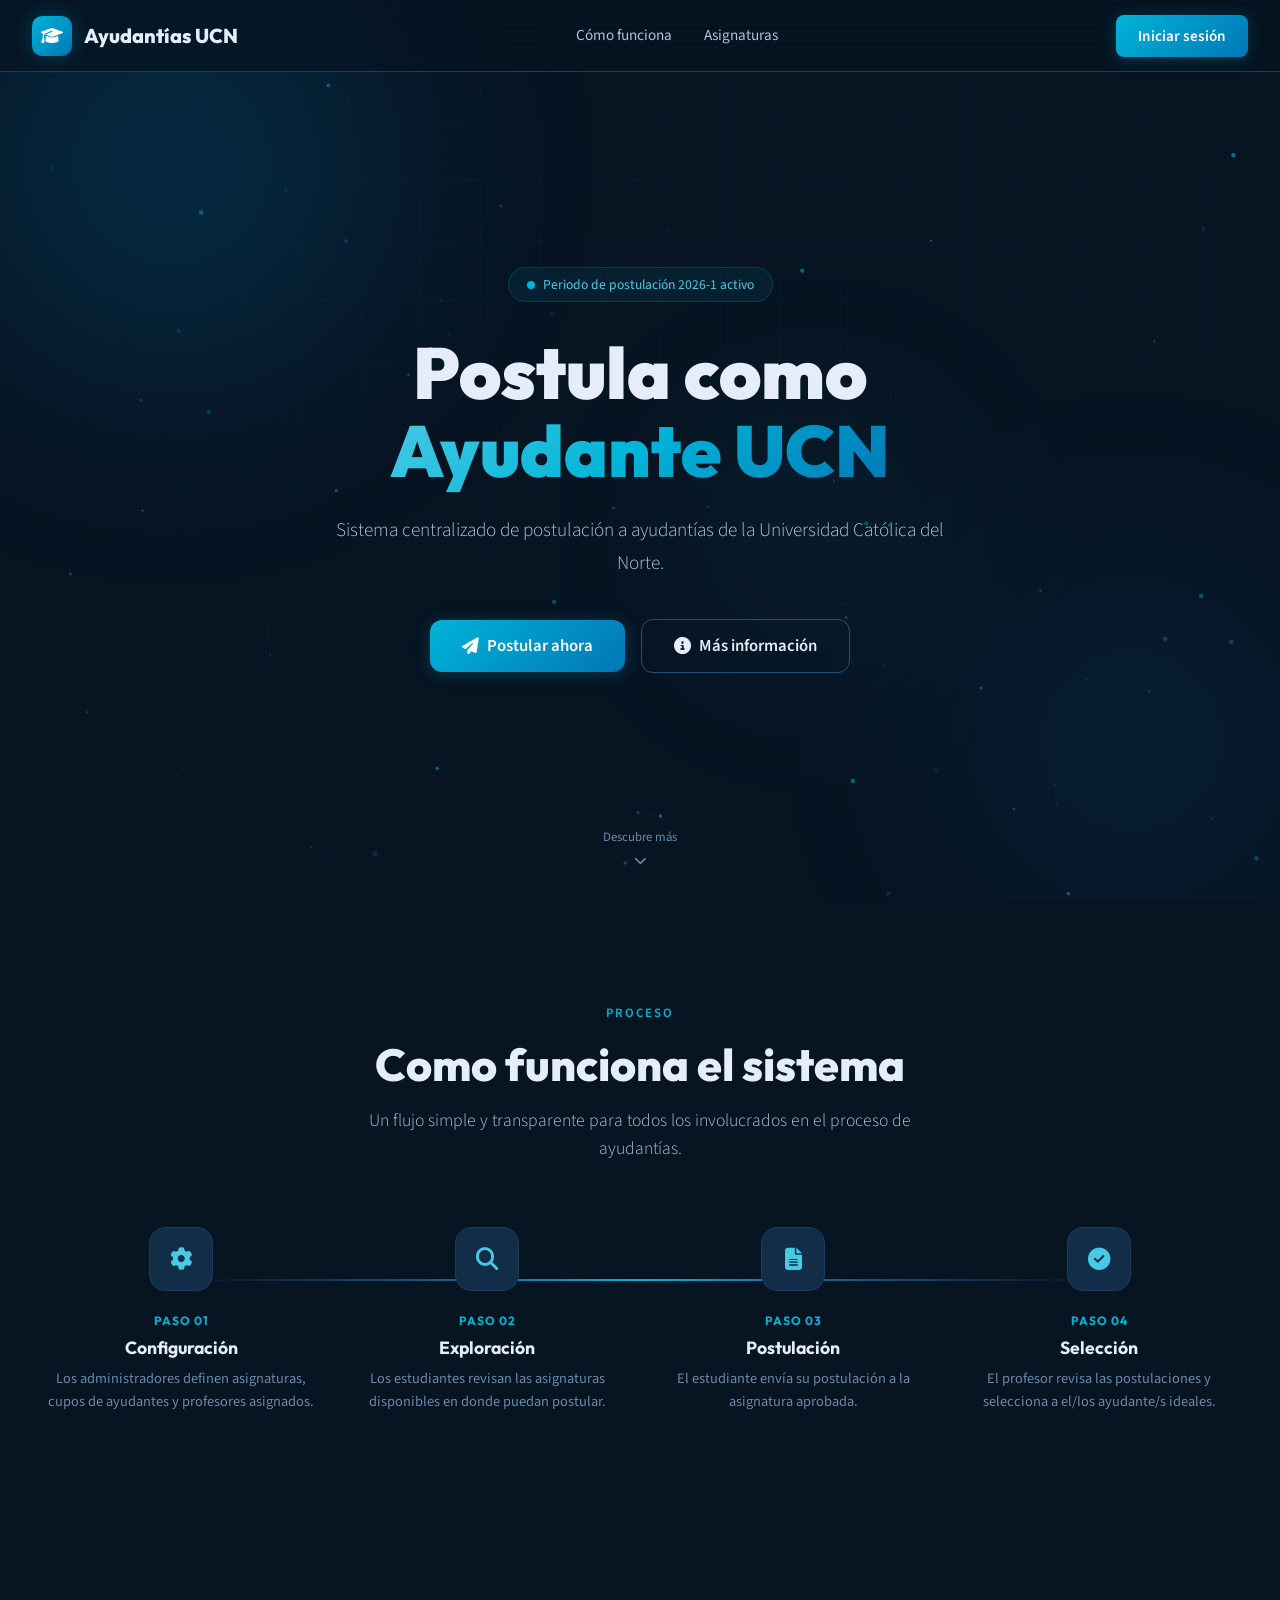
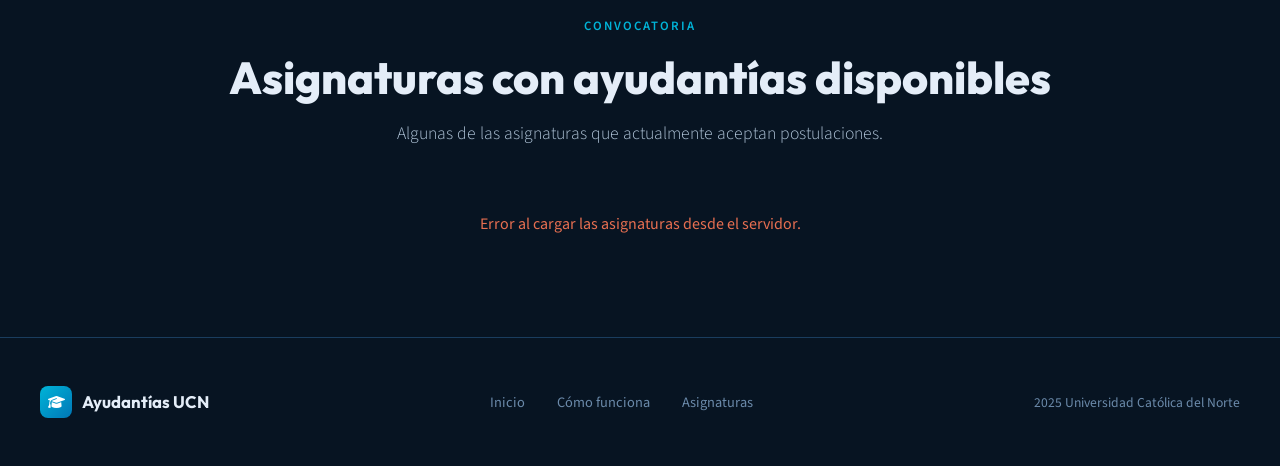
==== commit e1025018: "alfin" ====
--- a/admin.html
+++ b/admin.html
@@ -49,7 +49,8 @@
 
             <div class="form-group">
               <label>NRC Específico</label>
-              <input type="text" id="inputNrc" class="form-input" placeholder="Ej: 10404" required>
+              <input type="text" id="inputNrc" class="form-input" placeholder="Ej: 10404" list="nrcSuggestions" required>
+              <datalist id="nrcSuggestions"></datalist>
             </div>
 
             <div class="form-group">
--- a/css/styles.css
+++ b/css/styles.css
@@ -1239,28 +1239,124 @@
     .status-badge.rechazado { background: rgba(231,111,81,0.15); color: var(--danger); }
 
 
-     .modal-oculto {
-  position: fixed;
-  top: 0; left: 0; width: 100%; height: 100%;
-  background: rgba(0,0,0,0.7);
-  backdrop-filter: blur(5px); /* Un toque moderno */
-  display: flex;
-  justify-content: center;
-  align-items: center;
-  z-index: 9999; /* ESTO ES CLAVE */
-}
-.modal-contenido {
-  background: white;
-  padding: 20px;
-  border-radius: 8px;
-  width: 90%;
-  max-width: 400px;
-}
-.cerrar-btn {
-  float: right;
-  cursor: pointer;
-  font-weight: bold;
-}
+    .modal-oculto {
+      position: fixed;
+      top: 0; left: 0; width: 100%; height: 100%;
+      background: rgba(3, 10, 18, 0.75);
+      backdrop-filter: blur(6px);
+      display: flex;
+      justify-content: center;
+      align-items: center;
+      z-index: 9999;
+      padding: 1.5rem;
+    }
+
+    .modal-contenido {
+      background: var(--bg-secondary);
+      border: 1px solid var(--border);
+      border-radius: var(--radius-lg);
+      box-shadow: var(--shadow-lg);
+      width: 100%;
+      max-width: 520px;
+      max-height: 90vh;
+      overflow-y: auto;
+      padding: 2rem 2.25rem 2.25rem;
+      color: var(--fg);
+      position: relative;
+    }
+
+    .modal-contenido h2 {
+      font-size: 1.4rem;
+      font-weight: 800;
+      margin: 0 0 1.5rem;
+      padding-right: 2rem;
+      display: flex;
+      align-items: center;
+      gap: 10px;
+    }
+
+    .modal-contenido h2::before {
+      content: '\f1d8'; /* fa-paper-plane */
+      font-family: 'Font Awesome 6 Free';
+      font-weight: 900;
+      color: var(--accent);
+      font-size: 1.1rem;
+    }
+
+    .cerrar-btn {
+      position: absolute;
+      top: 1.25rem;
+      right: 1.25rem;
+      width: 34px;
+      height: 34px;
+      display: flex;
+      align-items: center;
+      justify-content: center;
+      border-radius: 8px;
+      color: var(--muted);
+      font-size: 1.3rem;
+      line-height: 1;
+      cursor: pointer;
+      transition: var(--transition);
+    }
+
+    .cerrar-btn:hover {
+      background: rgba(255,255,255,0.06);
+      color: var(--fg);
+    }
+
+    /* Resumen de la asignatura a la que se postula: se ve como "tarjeta dentro
+       de la tarjeta" para separar visualmente los datos fijos (asignatura,
+       NRC, nota) del campo que el estudiante sí puede escribir (motivación) */
+    .resumen-postulacion {
+      background: var(--bg);
+      border: 1px solid var(--border);
+      border-radius: var(--radius);
+      padding: 1.25rem 1.5rem;
+      margin-bottom: 1.5rem;
+      display: flex;
+      flex-wrap: wrap;
+      gap: 1rem 1.5rem;
+    }
+
+    .resumen-postulacion .form-group { margin-bottom: 0; flex: 1 1 100%; }
+    .resumen-postulacion .form-group.resumen-mitad { flex: 1 1 auto; min-width: 140px; }
+
+    #modalPostulacion input[readonly] {
+      background: var(--card);
+      border: 1px solid var(--border);
+      color: var(--fg);
+      cursor: default;
+      font-weight: 700;
+    }
+
+    #postulacionAsignatura {
+      font-size: 1.1rem;
+      color: var(--accent-light);
+    }
+
+    #postulacionNrc {
+      color: var(--fg-secondary);
+      font-family: monospace;
+      letter-spacing: 0.5px;
+    }
+
+    #postulacionNota {
+      color: var(--success);
+    }
+
+    #modalPostulacion textarea#postulacionMotivacion {
+      resize: vertical;
+      min-height: 100px;
+    }
+
+    #modalPostulacion button[type="submit"] {
+      width: 100%;
+      justify-content: center;
+      margin-top: 0.5rem;
+      padding: 13px;
+      font-size: 1rem;
+    }
 
 
     @media (max-width: 768px) {
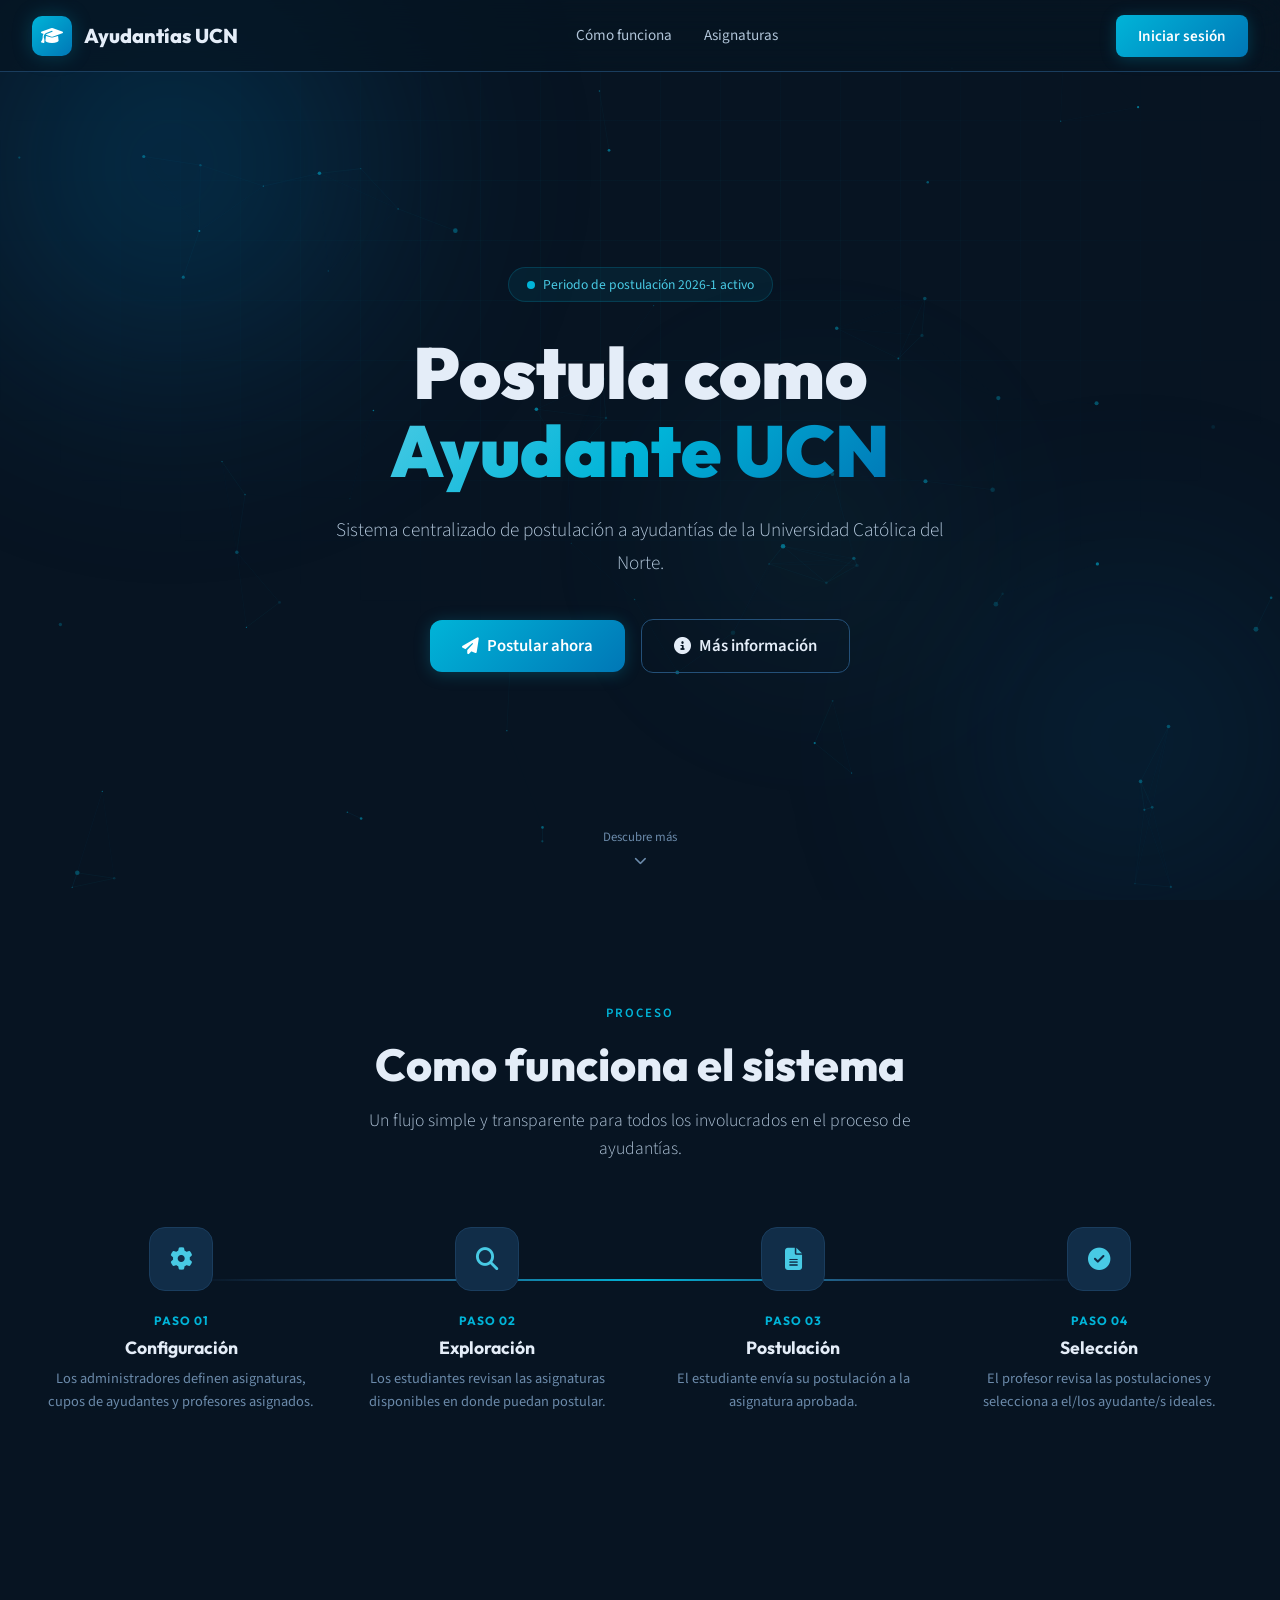
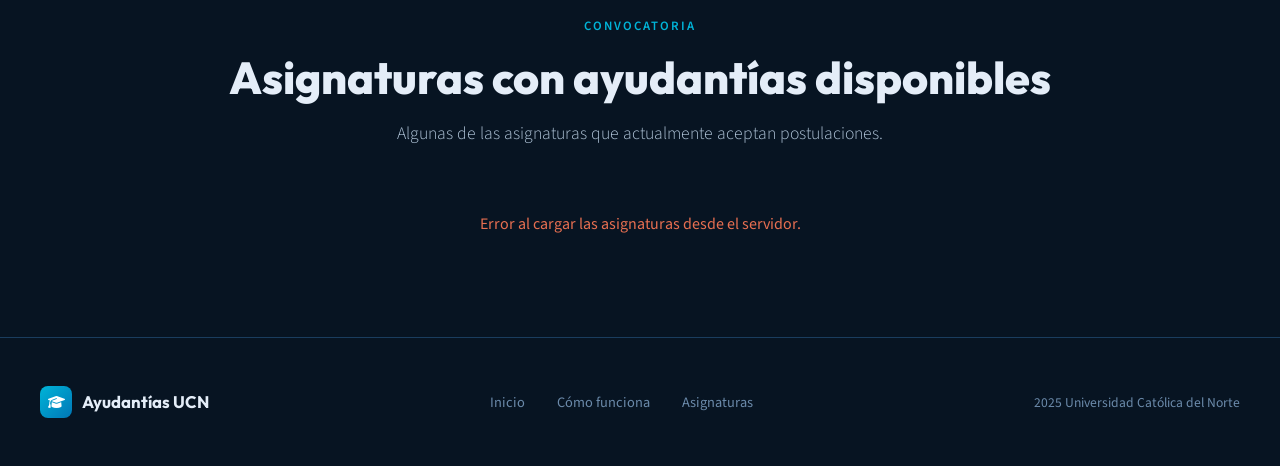
==== commit d232763f: "boton de admin" ====
--- a/admin.html
+++ b/admin.html
@@ -31,9 +31,15 @@
     <div class="app-content" style="padding-top: 2rem;">
       <div style="max-width: 960px; margin: 0 auto; padding: 0 1.5rem 4rem;">
 
-        <div style="margin-bottom: 2.5rem;">
-          <h2 style="font-size: 1.8rem;">Apertura de Ayudantías</h2>
-          <p style="color: var(--muted);">Configura qué asignaturas aceptarán postulaciones este semestre.</p>
+        <div style="margin-bottom: 2.5rem; display: flex; justify-content: space-between; align-items: center; flex-wrap: wrap; gap: 1rem;">
+          <div>
+            <h2 style="font-size: 1.8rem;">Apertura de Ayudantías</h2>
+            <p style="color: var(--muted);">Configura qué asignaturas aceptarán postulaciones este semestre.</p>
+          </div>
+          
+          <button id="btnSincronizar" class="btn btn-primary" onclick="sincronizarDatosUCN()" style="background: linear-gradient(135deg, var(--accent), var(--accent-deep)); box-shadow: 0 4px 16px var(--accent-glow);">
+            <i class="fas fa-sync-alt"></i> Sincronizar Datos UCN
+          </button>
         </div>
 
         <div class="panel-card" style="margin-bottom: 3rem;">
